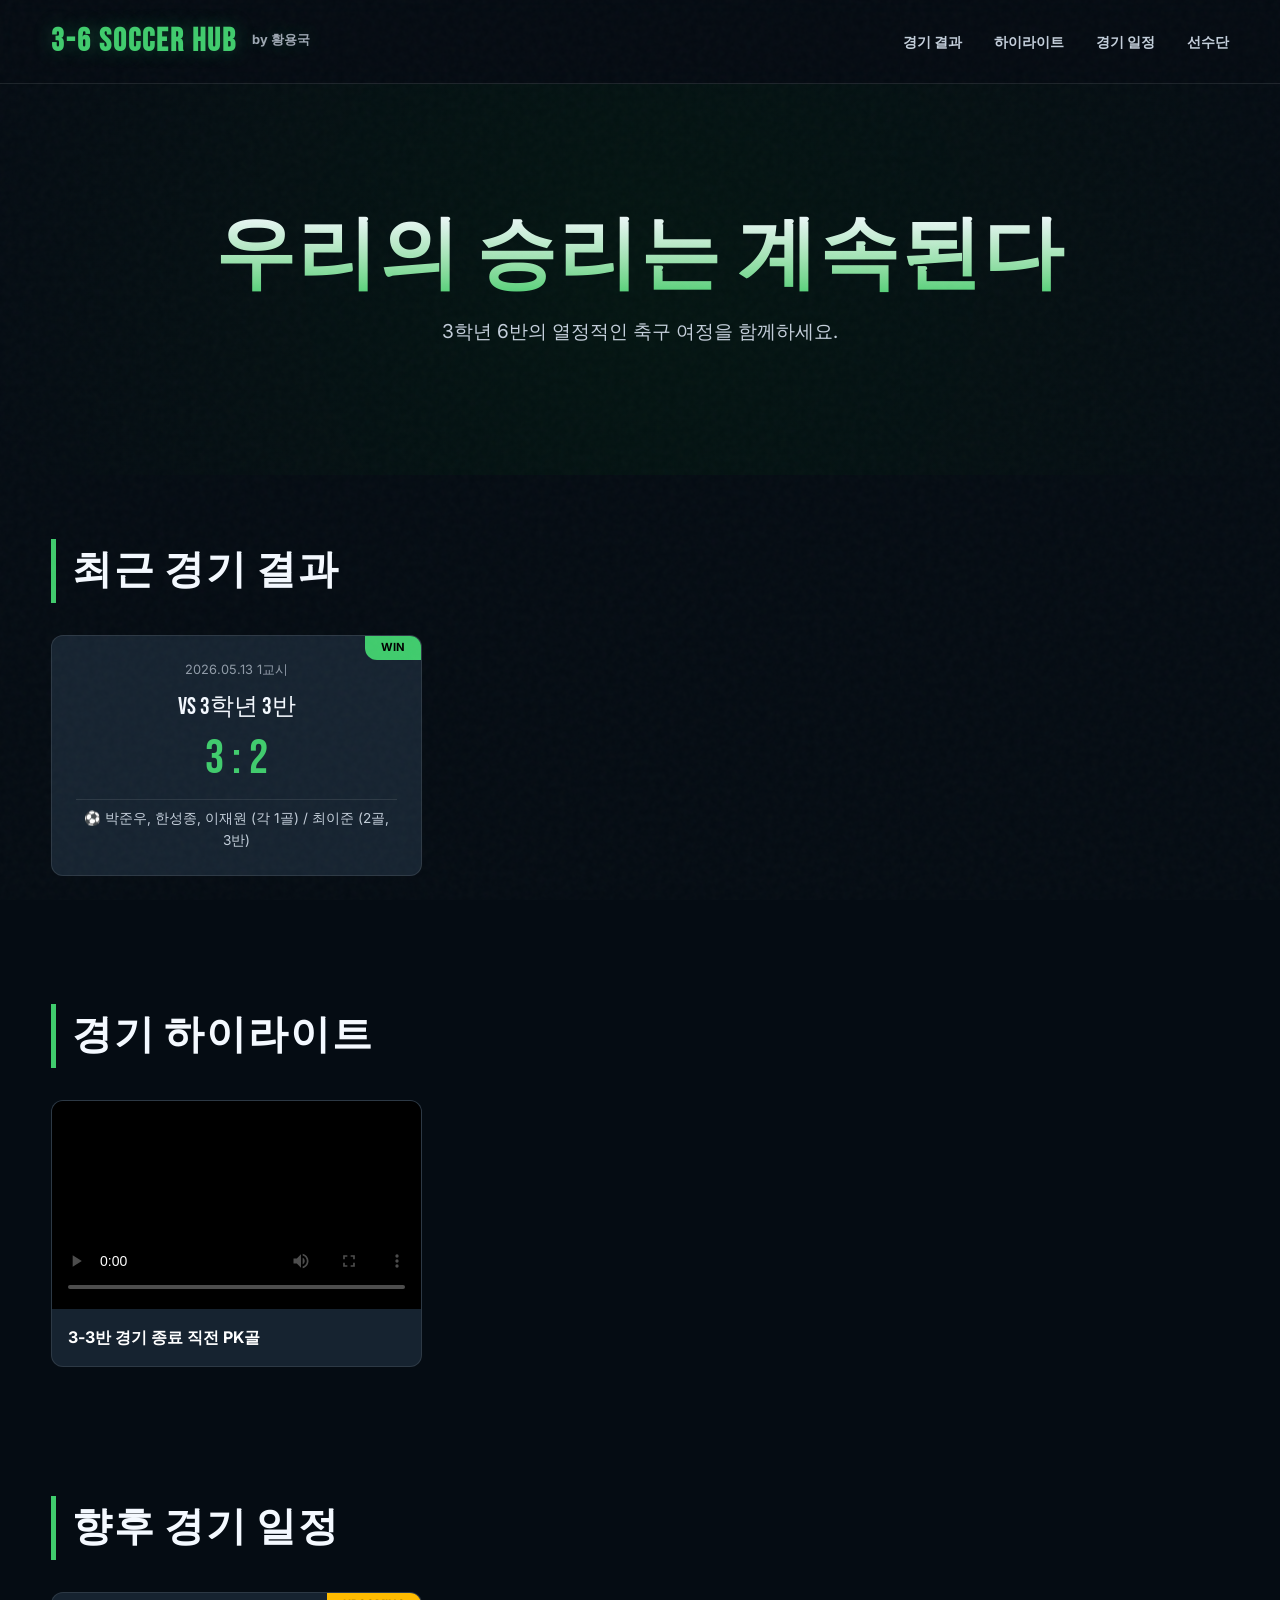
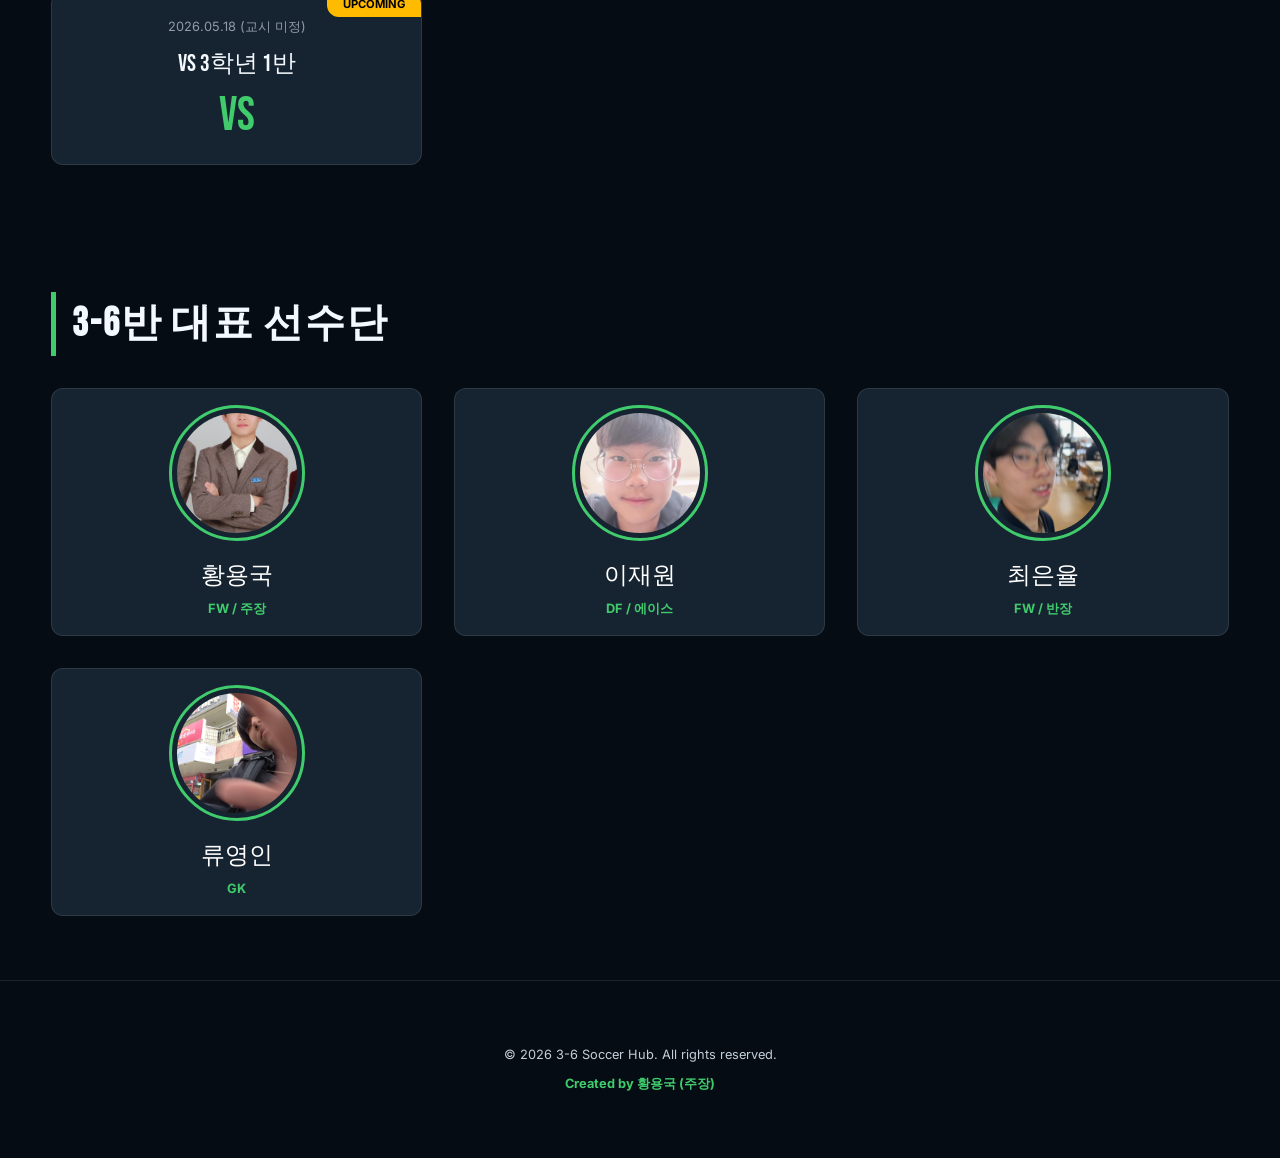
==== index.html @ b6e3ff40 "feat: add creator credit in header" ====
<!doctype html>
<html lang="ko">
<head>
  <meta charset="UTF-8" />
  <meta name="viewport" content="width=device-width, initial-scale=1.0" />
  <title>3-6반 축구 허브 | 경기 결과 및 하이라이트</title>
  <link rel="preconnect" href="https://fonts.googleapis.com">
  <link rel="preconnect" href="https://fonts.gstatic.com" crossorigin>
  <link href="https://fonts.googleapis.com/css2?family=Bebas+Neue&family=Inter:wght@400;700&display=swap" rel="stylesheet">
  <link href='/style.css' rel='stylesheet'>
</head>
<body>
  <header>
    <div class="container">
      <h1>3-6 SOCCER HUB <span style="font-size: 0.8rem; vertical-align: middle; color: var(--text-secondary); letter-spacing: 0; font-family: 'Inter', sans-serif; margin-left: 0.5rem; opacity: 0.8;">by 황용국</span></h1>
      <nav>
        <ul>
          <li><a href="#results">경기 결과</a></li>
          <li><a href="#highlights">하이라이트</a></li>
          <li><a href="#schedule">경기 일정</a></li>
          <li><a href="#team">선수단</a></li>
        </ul>
      </nav>
    </div>
  </header>

  <main>
    <section id="hero">
      <div class="container">
        <h2>우리의 승리는 계속된다</h2>
        <p>3학년 6반의 열정적인 축구 여정을 함께하세요.</p>
      </div>
    </section>

    <section id="results" class="container">
      <h3>최근 경기 결과</h3>
      <div class="grid" id="results-grid">
        <soccer-match-card 
          opponent="3학년 3반" 
          score="3 : 2" 
          date="2026.05.13 1교시" 
          result="win"
          scorers="박준우, 한성종, 이재원 (각 1골) / 최이준 (2골, 3반)">
        </soccer-match-card>
      </div>
    </section>

    <section id="highlights" class="container">
      <h3>경기 하이라이트</h3>
      <div class="grid" id="highlights-grid">
        <soccer-highlight 
          title="3-3반 경기 종료 직전 PK골" 
          thumbnail="assets/images/pk-thumbnail.jpg"
          src="assets/videos/pk-goal.mp4">
        </soccer-highlight>
      </div>
    </section>

    <section id="schedule" class="container">
      <h3>향후 경기 일정</h3>
      <div class="grid" id="schedule-grid">
        <soccer-match-card 
          opponent="3학년 1반" 
          score="vs" 
          date="2026.05.18 (교시 미정)" 
          result="upcoming">
        </soccer-match-card>
      </div>
    </section>

    <section id="team" class="container">
      <h3>3-6반 대표 선수단</h3>
      <div class="grid" id="team-grid">
        <soccer-player-card 
          name="황용국" 
          position="FW / 주장" 
          image="assets/images/player-hwang.jpg">
        </soccer-player-card>
        <soccer-player-card 
          name="이재원" 
          position="DF / 에이스" 
          image="assets/images/player-lee.jpg">
        </soccer-player-card>
        <soccer-player-card 
          name="최은율" 
          position="FW / 반장" 
          image="assets/images/player-choi.jpg">
        </soccer-player-card>
        <soccer-player-card 
          name="류영인" 
          position="GK" 
          image="assets/images/player-ryu.jpg">
        </soccer-player-card>
      </div>
    </section>
  </main>

  <footer>
    <div class="container">
      <p>&copy; 2026 3-6 Soccer Hub. All rights reserved.</p>
      <p style="margin-top: 0.5rem; color: var(--primary-color); font-weight: bold;">Created by 황용국 (주장)</p>
    </div>
  </footer>

  <script defer type="module" src="/main.js"></script>
</body>
</html>
---- style.css ----
:root {
  /* Color Palette - Modern High Contrast (oklch) */
  --bg-color: oklch(15% 0.02 250);
  --surface-color: oklch(25% 0.03 250);
  --primary-color: oklch(75% 0.18 150); /* Vibrant Green */
  --secondary-color: oklch(70% 0.2 250); /* Electric Blue */
  --accent-color: oklch(85% 0.2 80);   /* Neon Gold */
  --text-primary: oklch(98% 0.01 250);
  --text-secondary: oklch(85% 0.02 250);
  
  /* Effects */
  --glow-shadow: 0 0 20px oklch(75% 0.18 150 / 0.3);
  --deep-shadow: 0 10px 30px oklch(0% 0 0 / 0.5);
  --noise-filter: url("data:image/svg+xml,%3Csvg viewBox='0 0 200 200' xmlns='http://www.w3.org/2000/svg'%3E%3Cfilter id='noiseFilter'%3E%3CfeTurbulence type='fractalNoise' baseFrequency='0.65' numOctaves='3' stitchTiles='stitch'/%3E%3C/filter%3E%3Crect width='100%25' height='100%25' filter='url(%23noiseFilter)'/%3E%3C/svg%3E");

  /* Layout */
  --container-max-width: 1200px;
  --section-spacing: clamp(2rem, 8vw, 4rem);
}

/* Base Styles */
* {
  margin: 0;
  padding: 0;
  box-sizing: border-box;
}

html {
  scroll-behavior: smooth;
  font-size: 16px;
}

body {
  font-family: 'Inter', sans-serif;
  background-color: var(--bg-color);
  color: var(--text-primary);
  line-height: 1.6;
  overflow-x: hidden;
  position: relative;
  word-break: keep-all; /* Better for Korean mobile text breaking */
}

/* Noise Texture Overlay */
body::before {
  content: "";
  position: fixed;
  top: 0;
  left: 0;
  width: 100%;
  height: 100%;
  background: var(--noise-filter);
  opacity: 0.03;
  pointer-events: none;
  z-index: 9999;
}

.container {
  width: 92%;
  max-width: var(--container-max-width);
  margin: 0 auto;
}

h1, h2, h3 {
  font-family: 'Bebas Neue', sans-serif;
  letter-spacing: 2px;
  text-wrap: balance;
}

/* Header & Nav */
header {
  background: oklch(15% 0.02 250 / 0.8);
  backdrop-filter: blur(10px);
  padding: 1rem 0;
  position: sticky;
  top: 0;
  z-index: 100;
  border-bottom: 1px solid oklch(100% 0 0 / 0.1);
}

header .container {
  display: flex;
  justify-content: space-between;
  align-items: center;
}

header h1 {
  font-size: clamp(1.2rem, 5vw, 2rem);
  color: var(--primary-color);
  text-shadow: var(--glow-shadow);
}

nav ul {
  display: flex;
  list-style: none;
  gap: clamp(1rem, 3vw, 2rem);
}

nav a {
  text-decoration: none;
  color: var(--text-secondary);
  font-weight: 700;
  font-size: clamp(0.7rem, 2vw, 0.9rem);
  text-transform: uppercase;
  transition: color 0.3s ease;
  white-space: nowrap;
}

nav a:hover {
  color: var(--primary-color);
}

/* Hero Section */
#hero {
  padding: clamp(4rem, 15vw, 8rem) 0;
  text-align: center;
  background: radial-gradient(circle at center, oklch(30% 0.1 150 / 0.2), transparent);
}

#hero h2 {
  font-size: clamp(2.5rem, 12vw, 5rem);
  margin-bottom: 1rem;
  background: linear-gradient(to bottom, var(--text-primary), var(--primary-color));
  -webkit-background-clip: text;
  -webkit-text-fill-color: transparent;
  line-height: 1.1;
}

#hero p {
  font-size: clamp(1rem, 3vw, 1.2rem);
  color: var(--text-secondary);
}

/* Section Common */
section {
  padding: var(--section-spacing) 0;
  container-type: inline-size;
}

h3 {
  font-size: clamp(1.8rem, 6vw, 2.5rem);
  margin-bottom: 2rem;
  border-left: 5px solid var(--primary-color);
  padding-left: 1rem;
}

/* Grid Layout */
.grid {
  display: grid;
  gap: clamp(1rem, 4vw, 2rem);
  grid-template-columns: repeat(auto-fill, minmax(min(100%, 300px), 1fr));
}

/* Footer */
footer {
  padding: 4rem 0;
  border-top: 1px solid oklch(100% 0 0 / 0.1);
  text-align: center;
  color: var(--text-secondary);
  font-size: 0.8rem;
}

/* Mobile Adjustments */
@media (max-width: 768px) {
  header .container {
    flex-direction: column;
    gap: 0.8rem;
  }
  
  nav ul {
    gap: 0.8rem;
    flex-wrap: wrap;
    justify-content: center;
  }
  
  .container {
    width: 95%;
  }
}
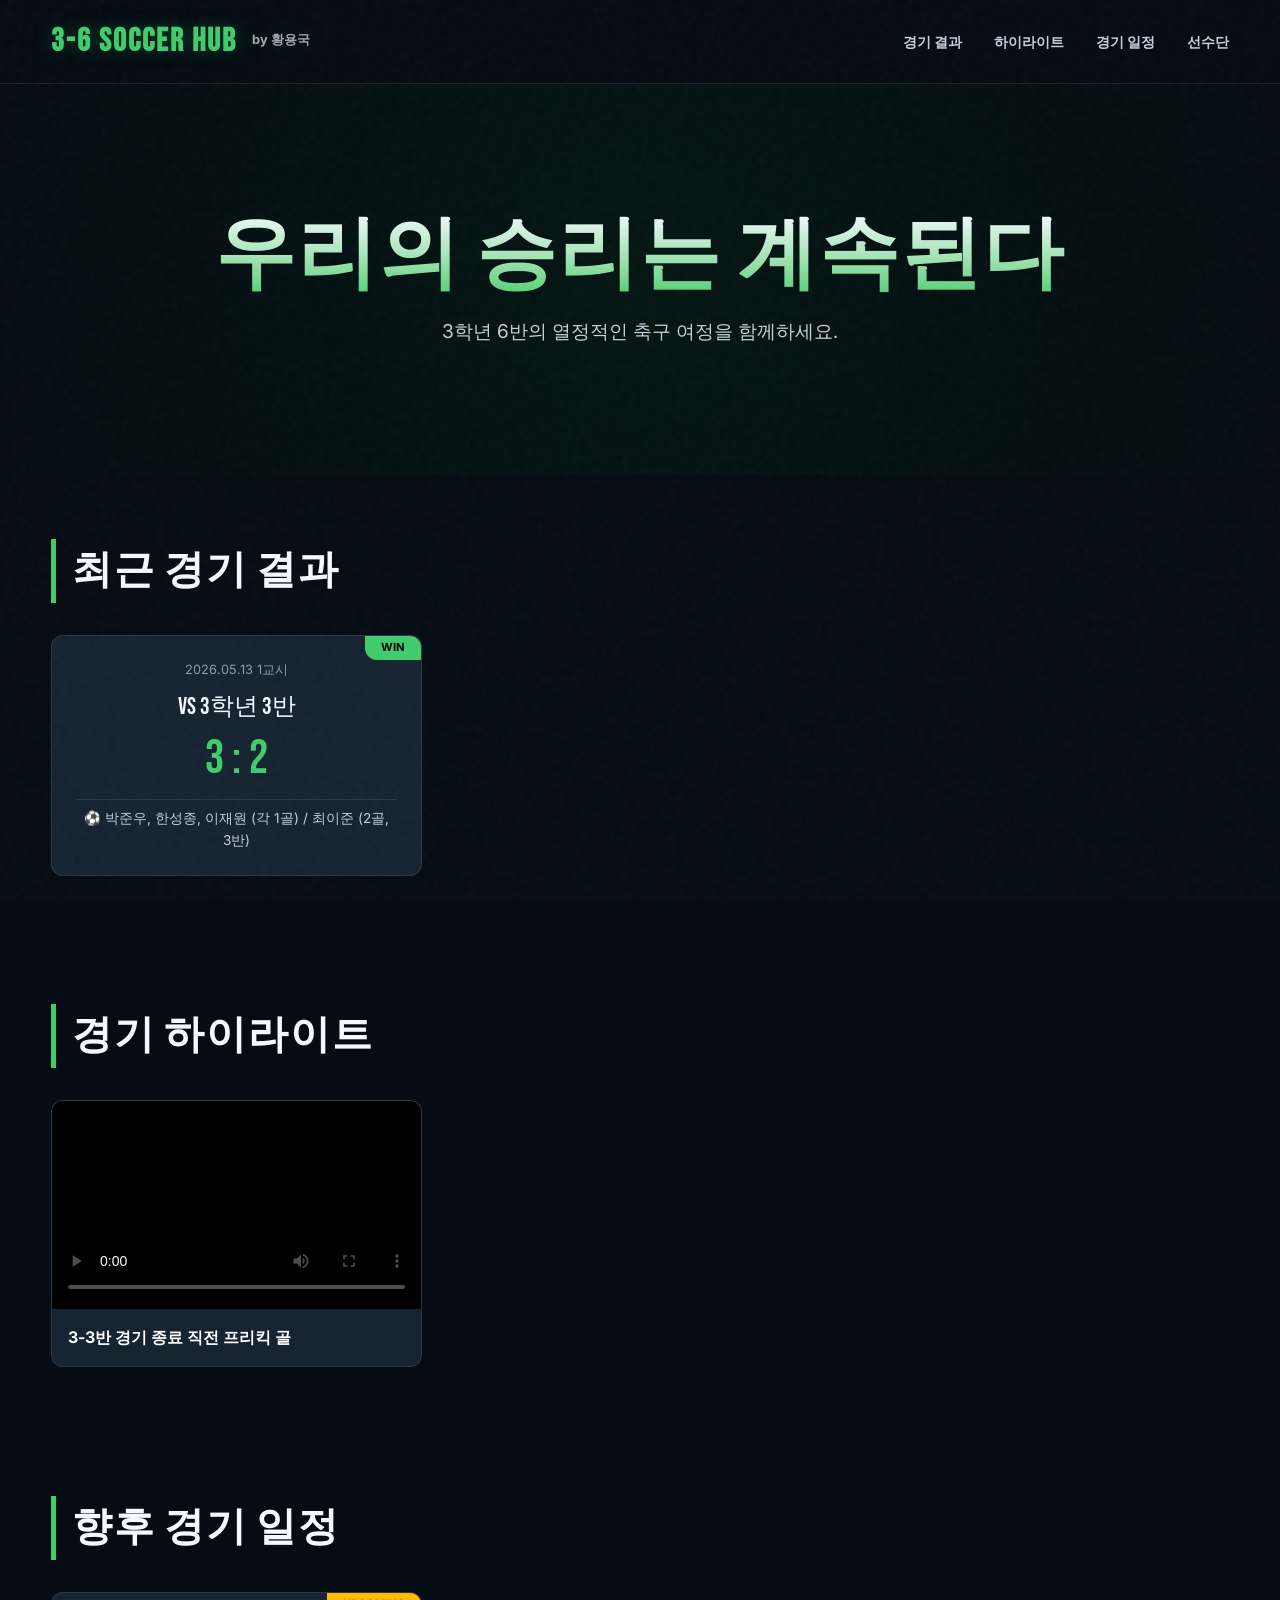
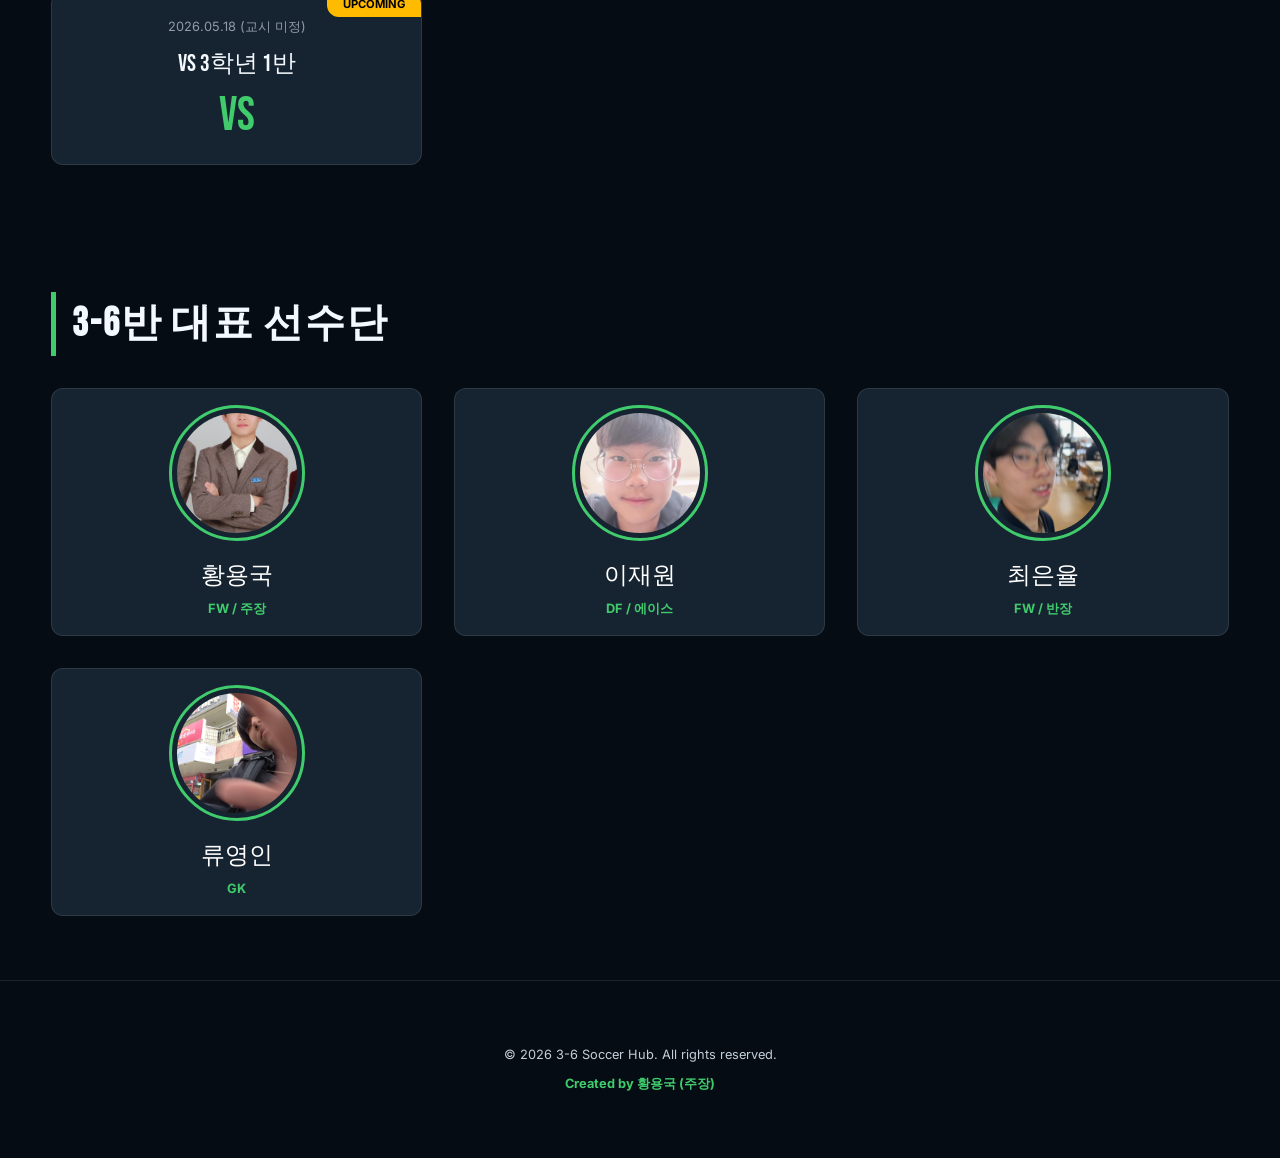
==== commit 484ccea2: "fix: change PK goal to free kick goal and update asset paths" ====
--- a/index.html
+++ b/index.html
@@ -49,9 +49,9 @@
       <h3>경기 하이라이트</h3>
       <div class="grid" id="highlights-grid">
         <soccer-highlight 
-          title="3-3반 경기 종료 직전 PK골" 
-          thumbnail="assets/images/pk-thumbnail.jpg"
-          src="assets/videos/pk-goal.mp4">
+          title="3-3반 경기 종료 직전 프리킥 골" 
+          thumbnail="assets/images/freekick-thumbnail.jpg"
+          src="assets/videos/freekick-goal.mp4">
         </soccer-highlight>
       </div>
     </section>
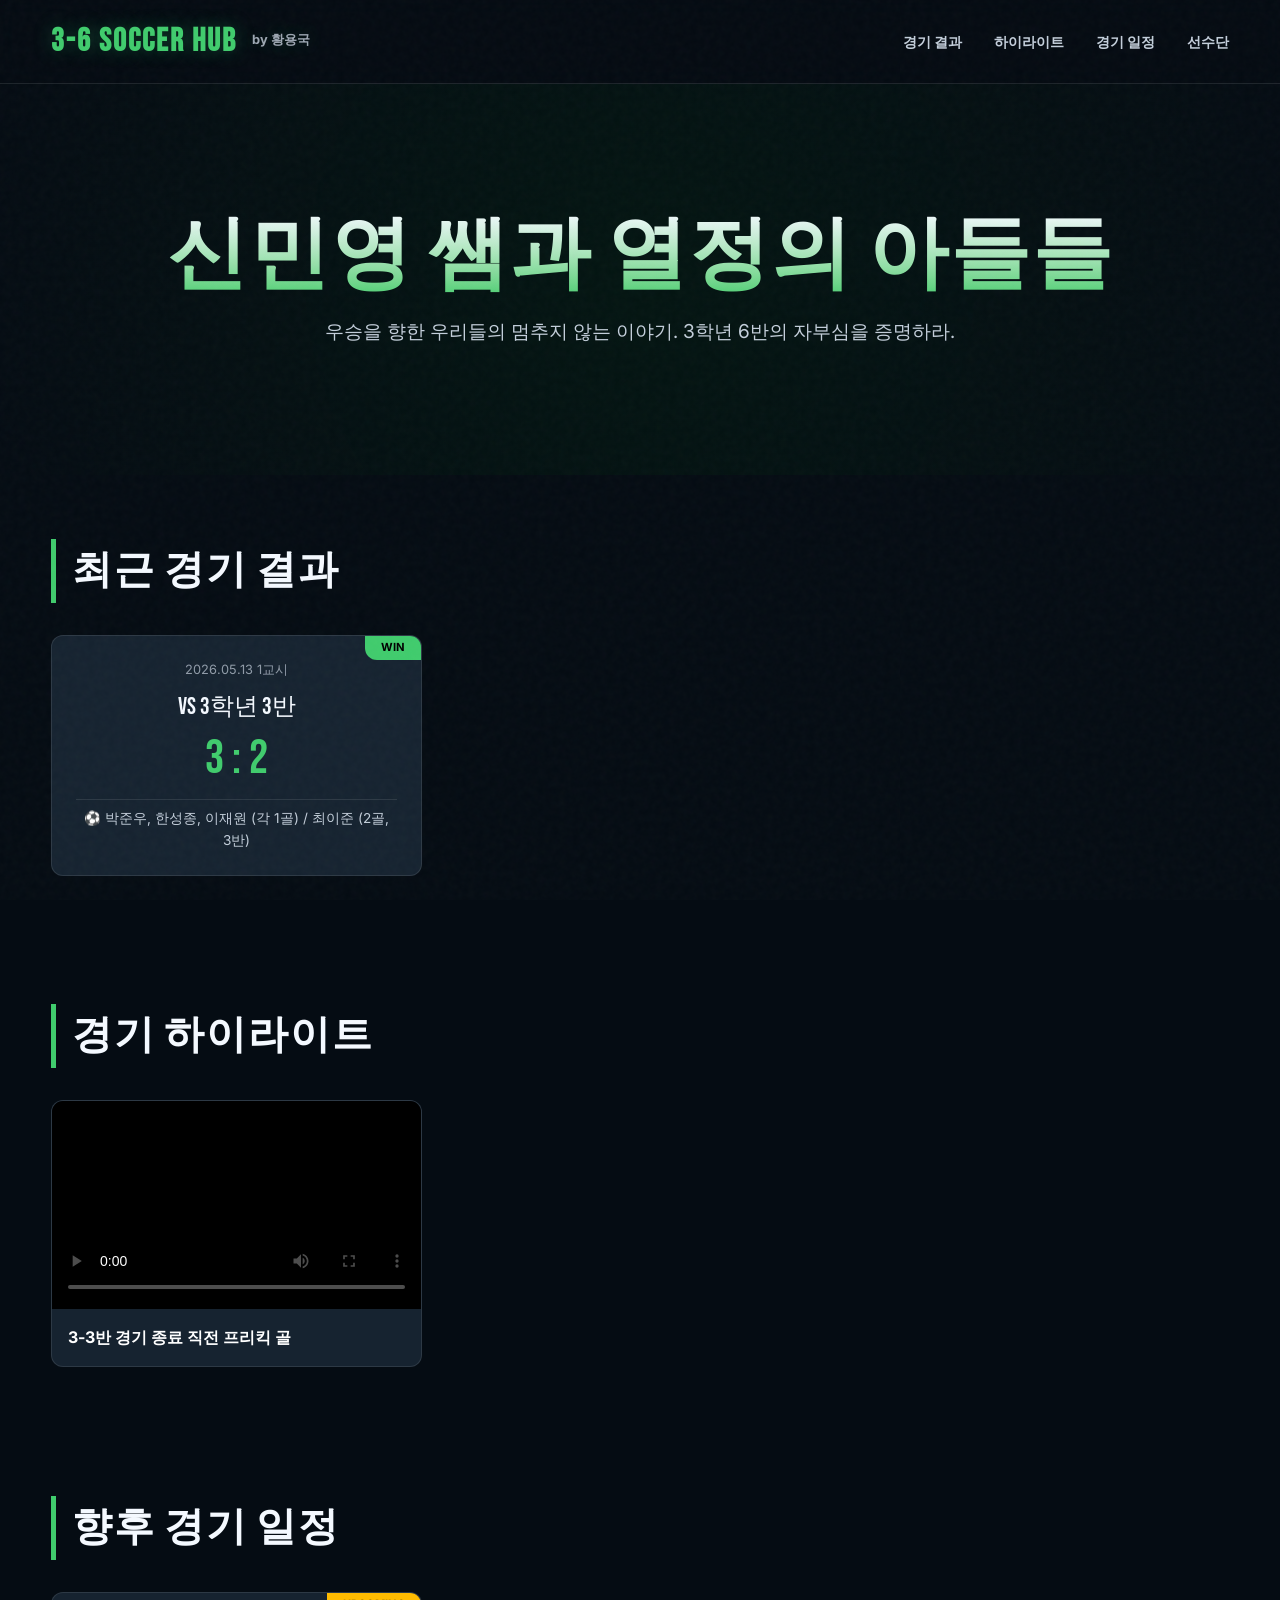
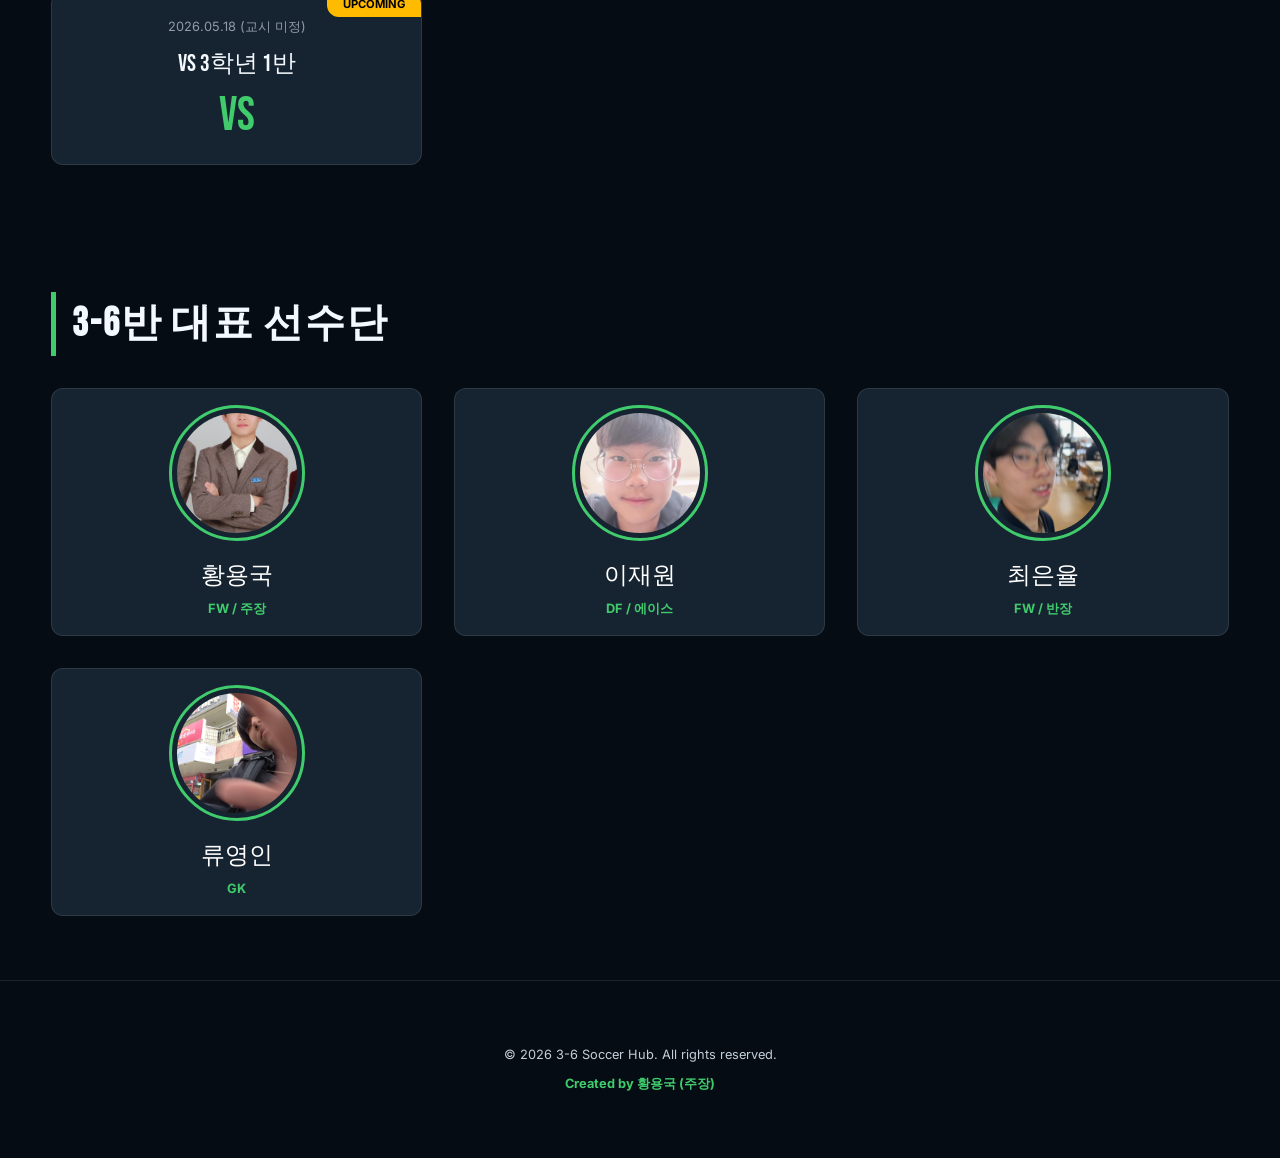
==== commit 4f5d7b51: "feat: update hero section with tribute to teacher Shin Min-young" ====
--- a/index.html
+++ b/index.html
@@ -27,8 +27,8 @@
   <main>
     <section id="hero">
       <div class="container">
-        <h2>우리의 승리는 계속된다</h2>
-        <p>3학년 6반의 열정적인 축구 여정을 함께하세요.</p>
+        <h2>신민영 쌤과 열정의 아들들</h2>
+        <p>우승을 향한 우리들의 멈추지 않는 이야기. 3학년 6반의 자부심을 증명하라.</p>
       </div>
     </section>
 
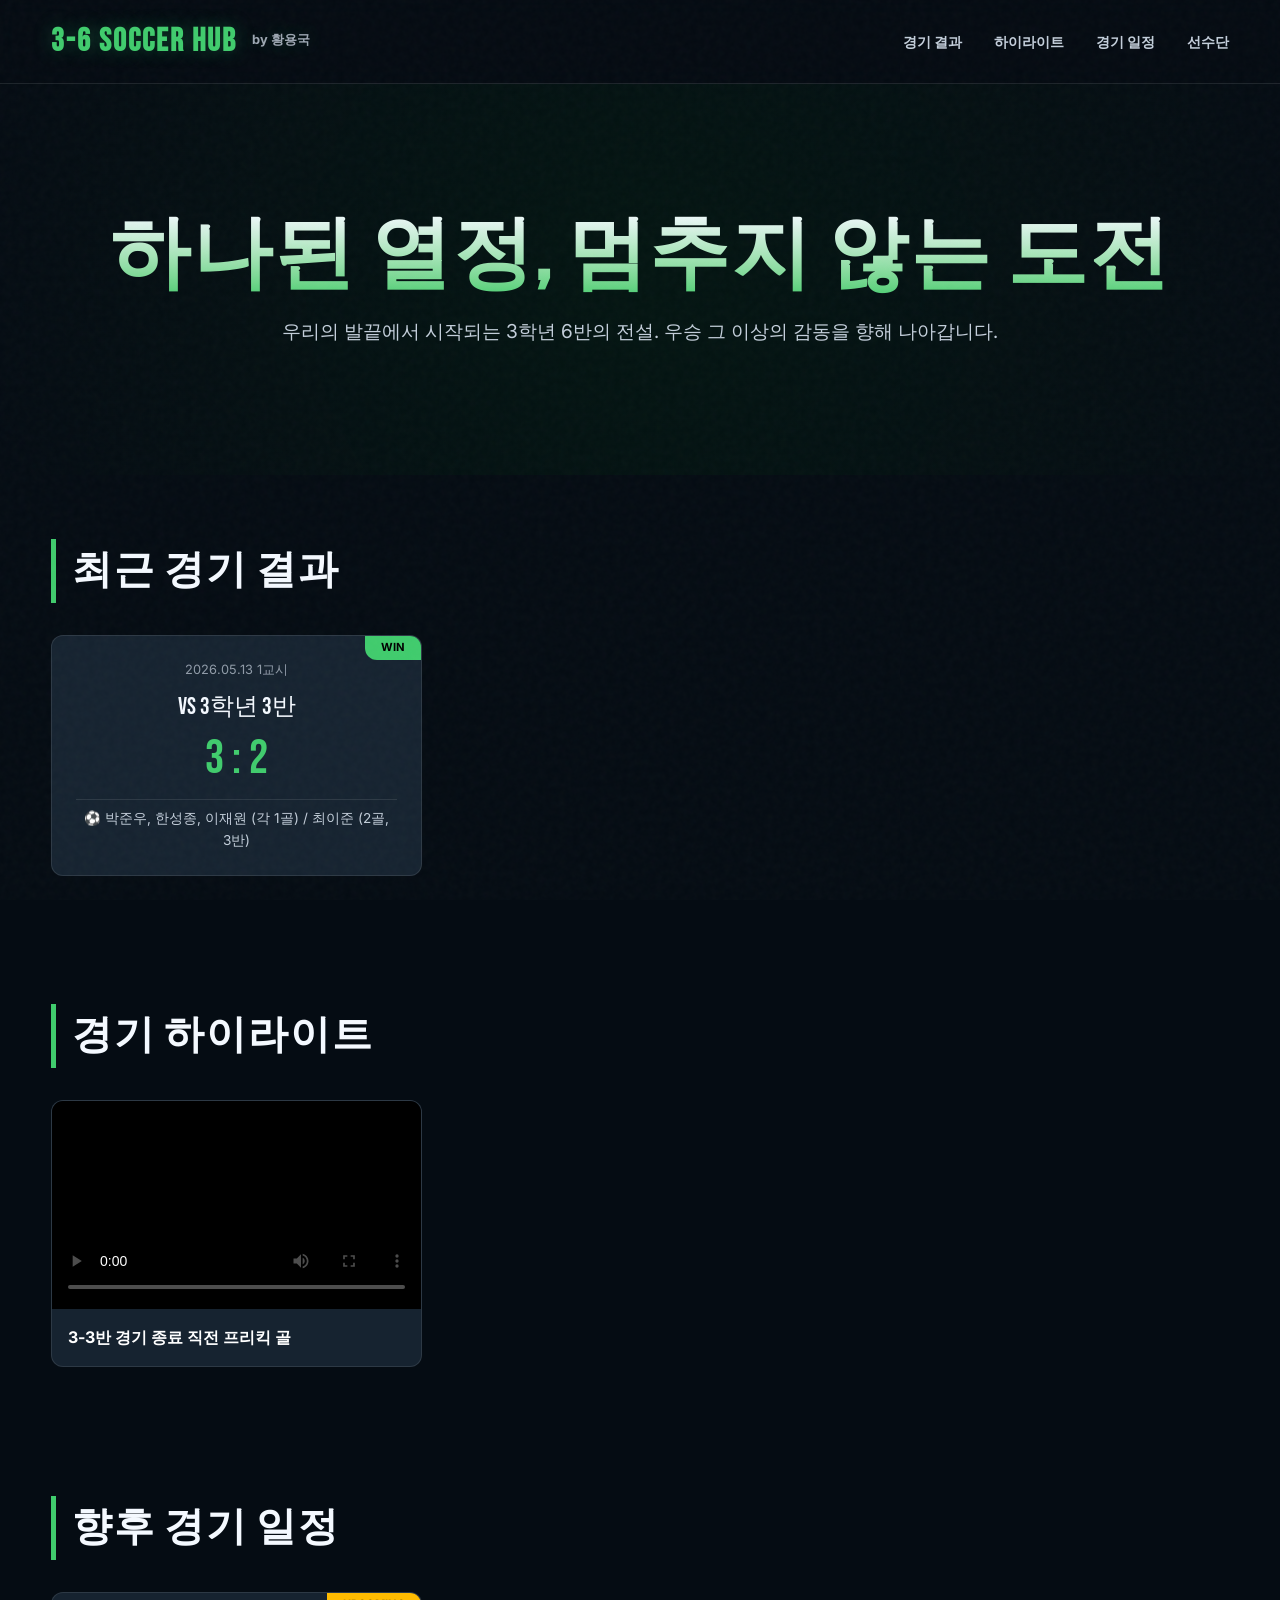
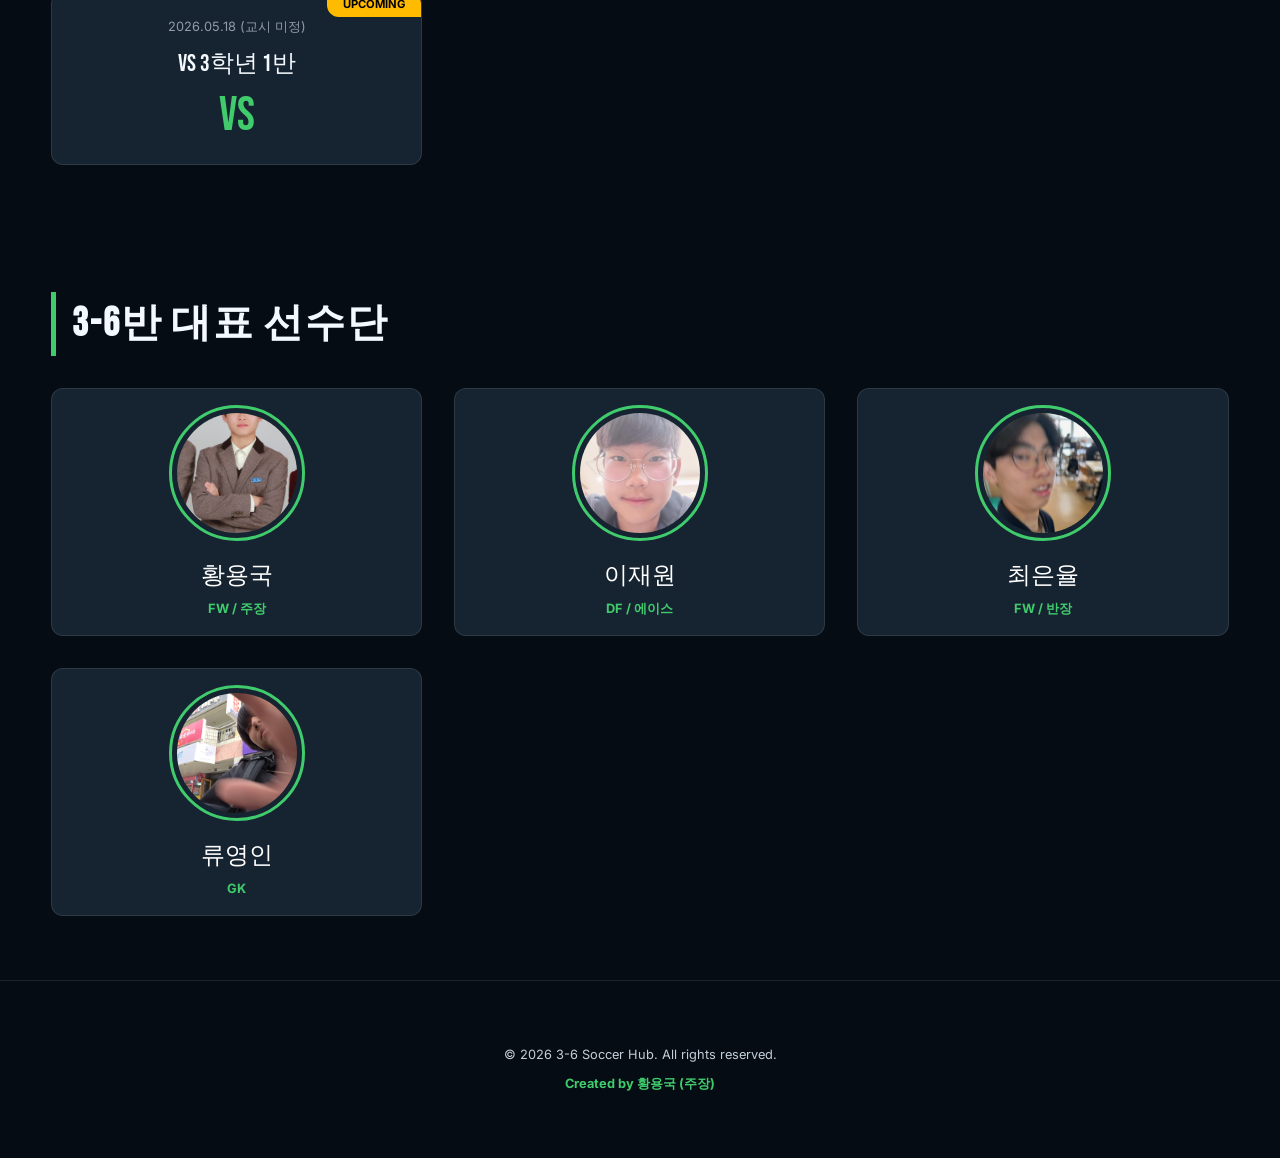
==== commit fd00db4e: "feat: refine hero section with a more powerful and universal message" ====
--- a/index.html
+++ b/index.html
@@ -27,8 +27,8 @@
   <main>
     <section id="hero">
       <div class="container">
-        <h2>신민영 쌤과 열정의 아들들</h2>
-        <p>우승을 향한 우리들의 멈추지 않는 이야기. 3학년 6반의 자부심을 증명하라.</p>
+        <h2>하나된 열정, 멈추지 않는 도전</h2>
+        <p>우리의 발끝에서 시작되는 3학년 6반의 전설. 우승 그 이상의 감동을 향해 나아갑니다.</p>
       </div>
     </section>
 
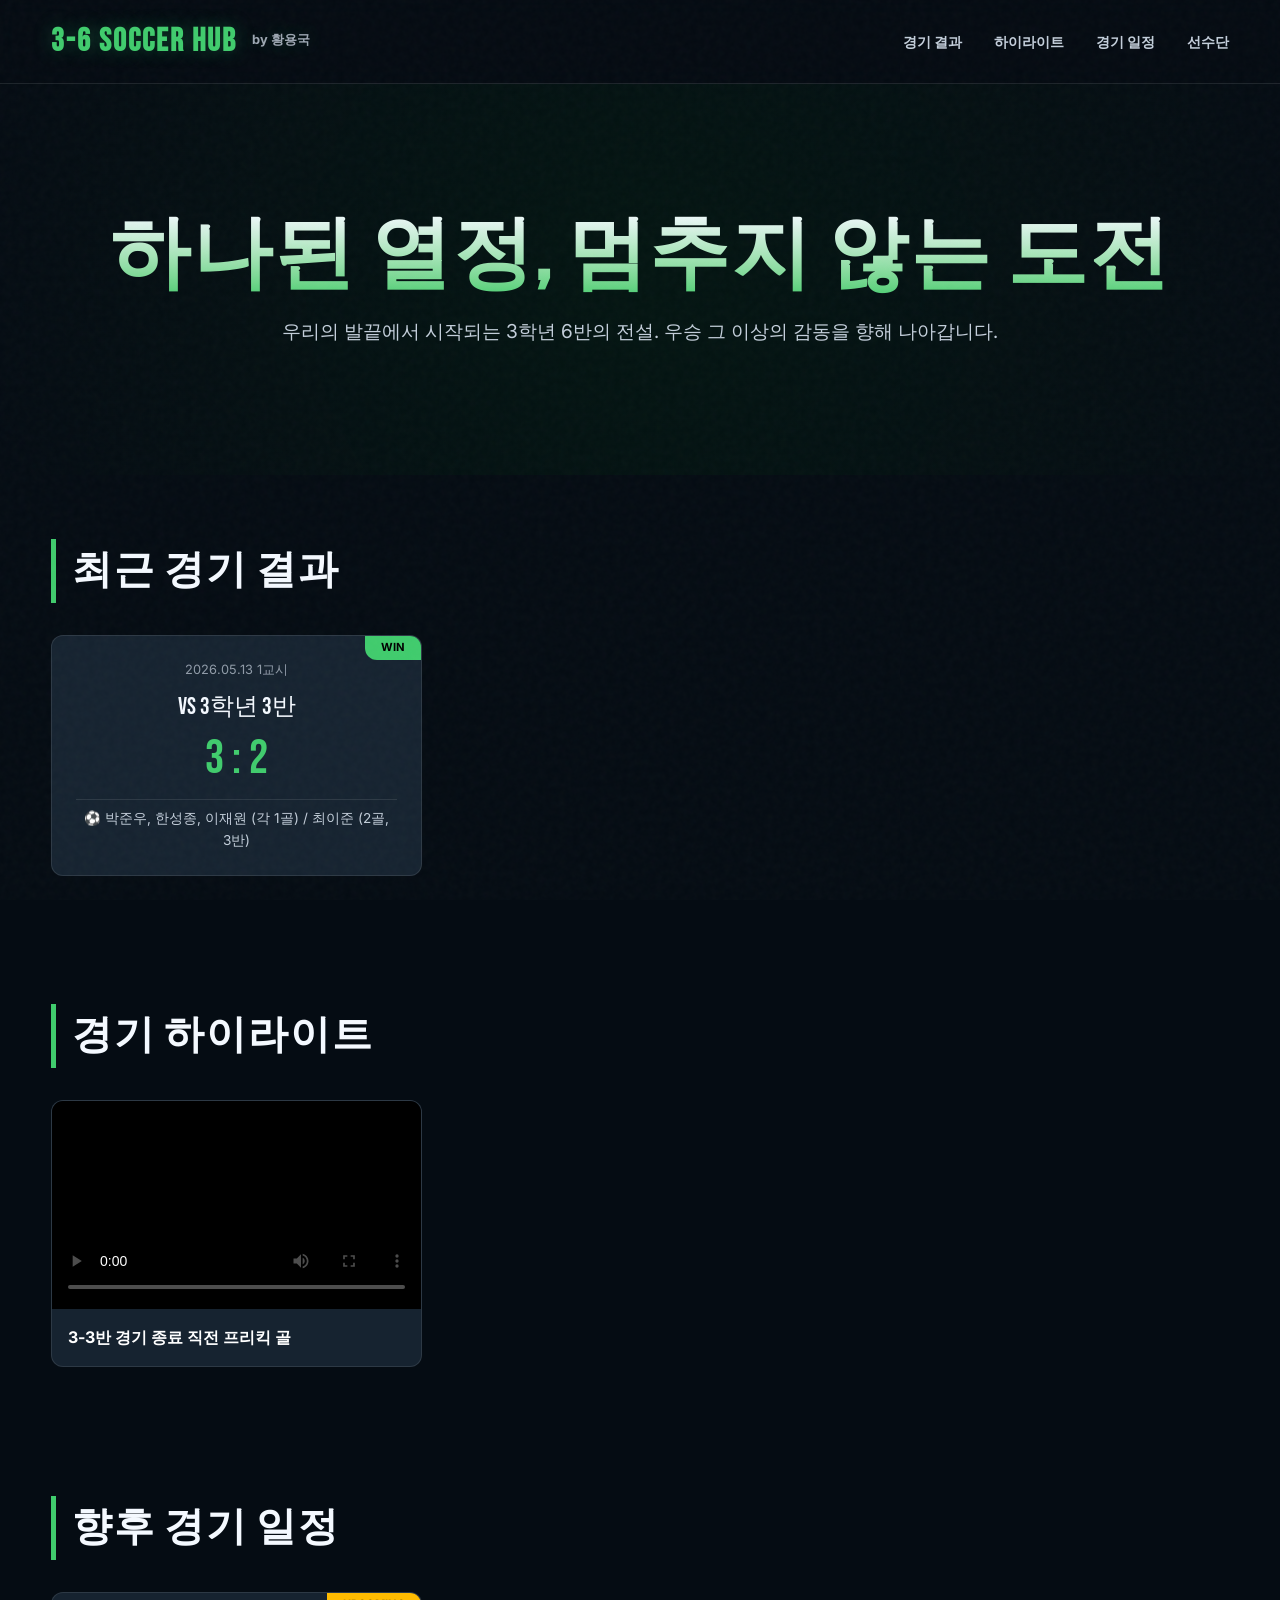
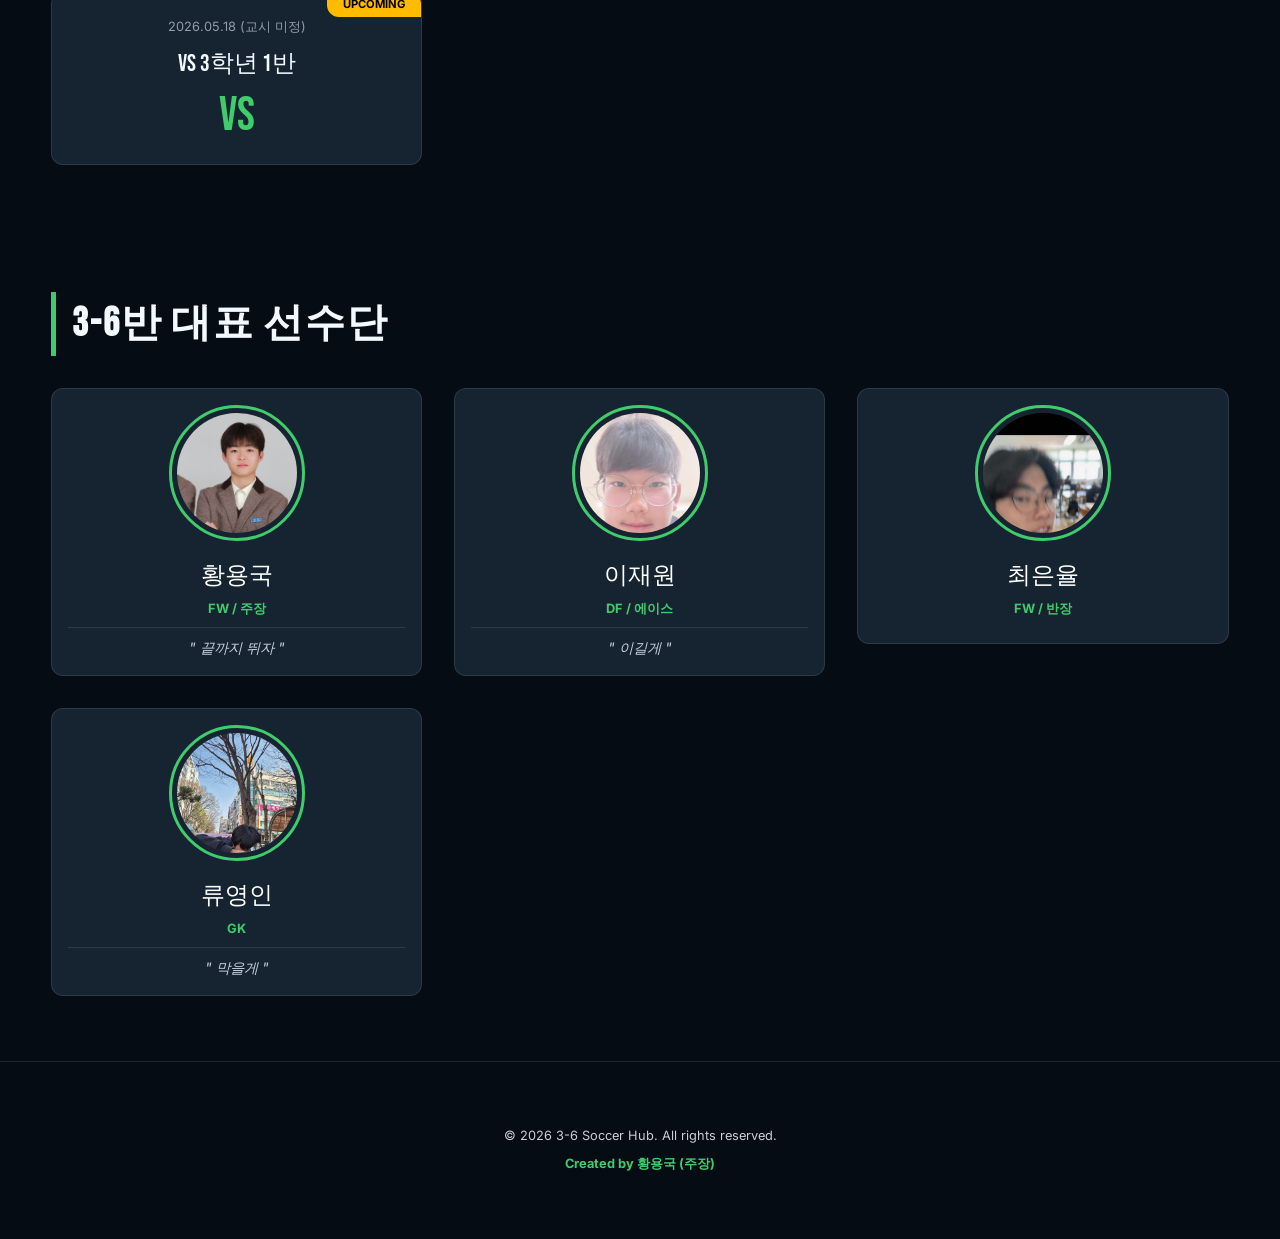
==== commit cf5d6f49: "feat: add player mottos to player cards" ====
--- a/index.html
+++ b/index.html
@@ -74,12 +74,14 @@
         <soccer-player-card 
           name="황용국" 
           position="FW / 주장" 
-          image="assets/images/player-hwang.jpg">
+          image="assets/images/player-hwang.jpg"
+          motto="끝까지 뛰자">
         </soccer-player-card>
         <soccer-player-card 
           name="이재원" 
           position="DF / 에이스" 
-          image="assets/images/player-lee.jpg">
+          image="assets/images/player-lee.jpg"
+          motto="이길게">
         </soccer-player-card>
         <soccer-player-card 
           name="최은율" 
@@ -89,7 +91,8 @@
         <soccer-player-card 
           name="류영인" 
           position="GK" 
-          image="assets/images/player-ryu.jpg">
+          image="assets/images/player-ryu.jpg"
+          motto="막을게">
         </soccer-player-card>
       </div>
     </section>
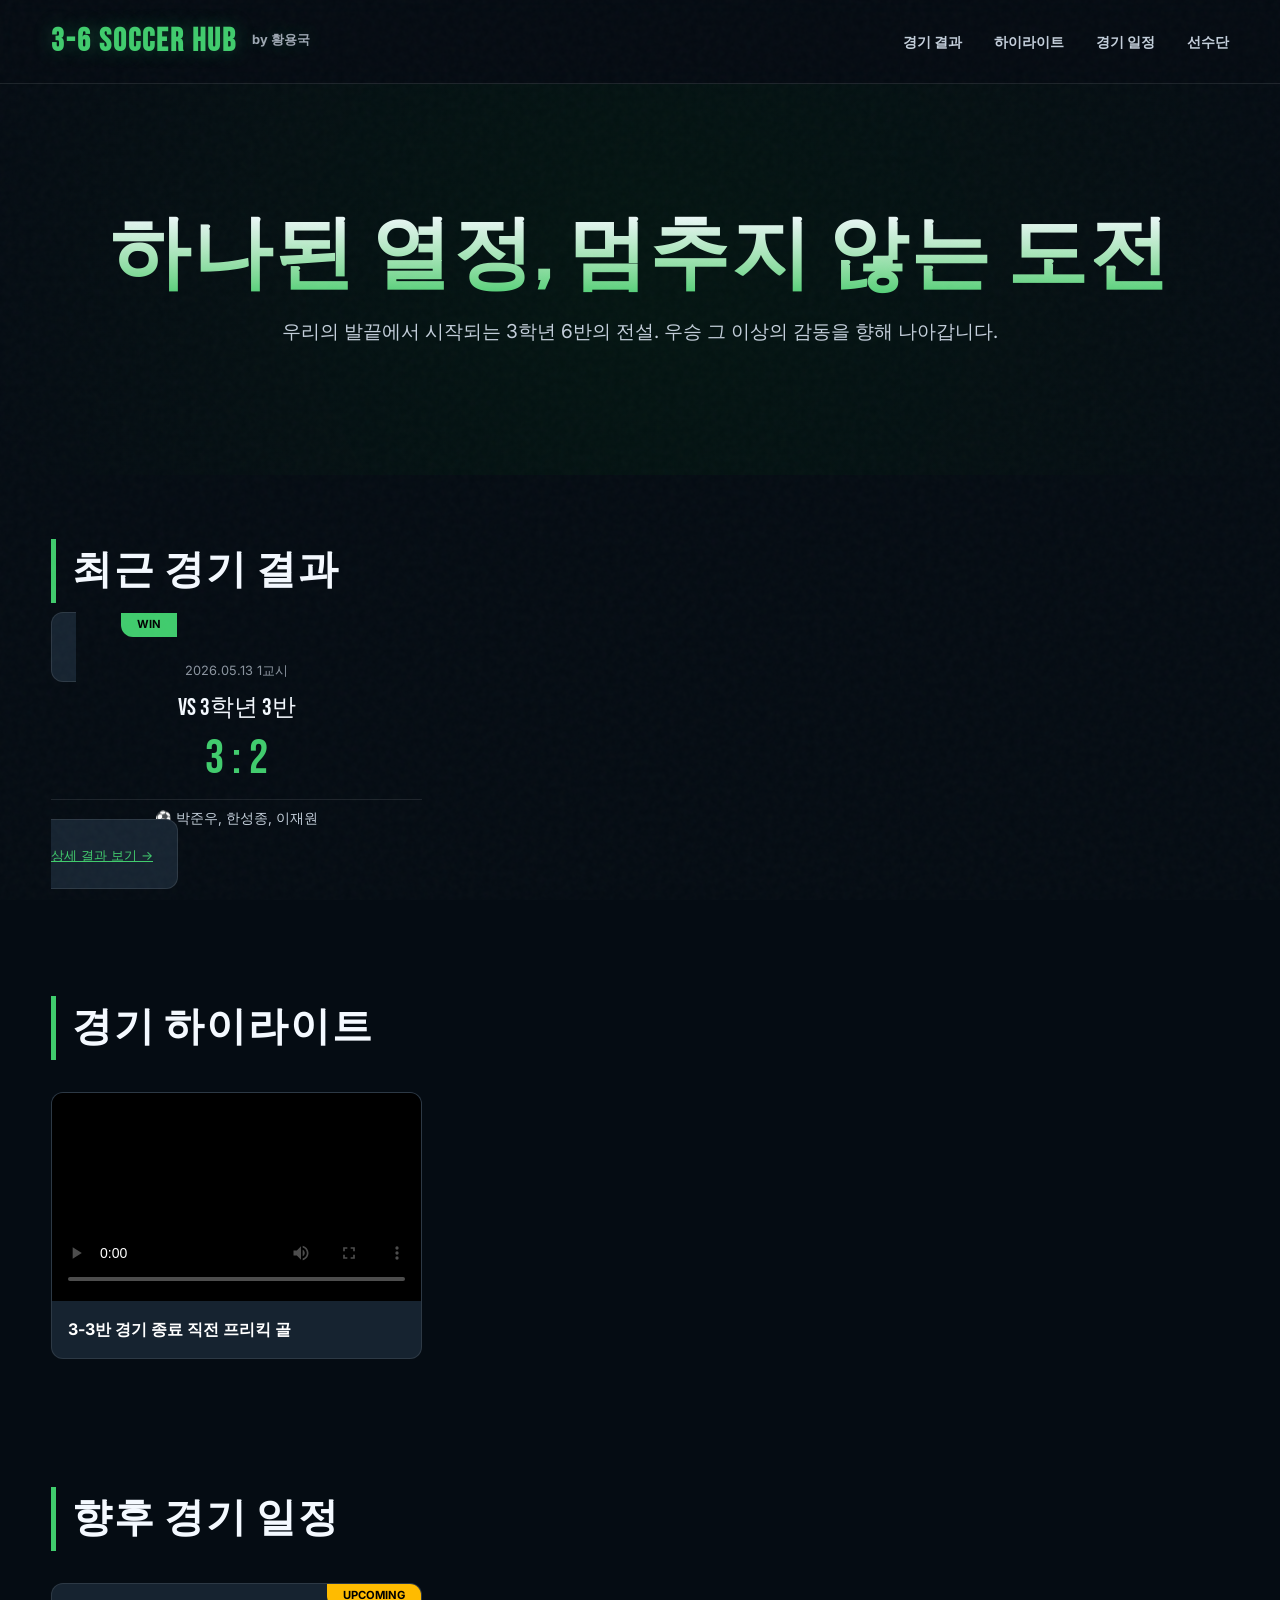
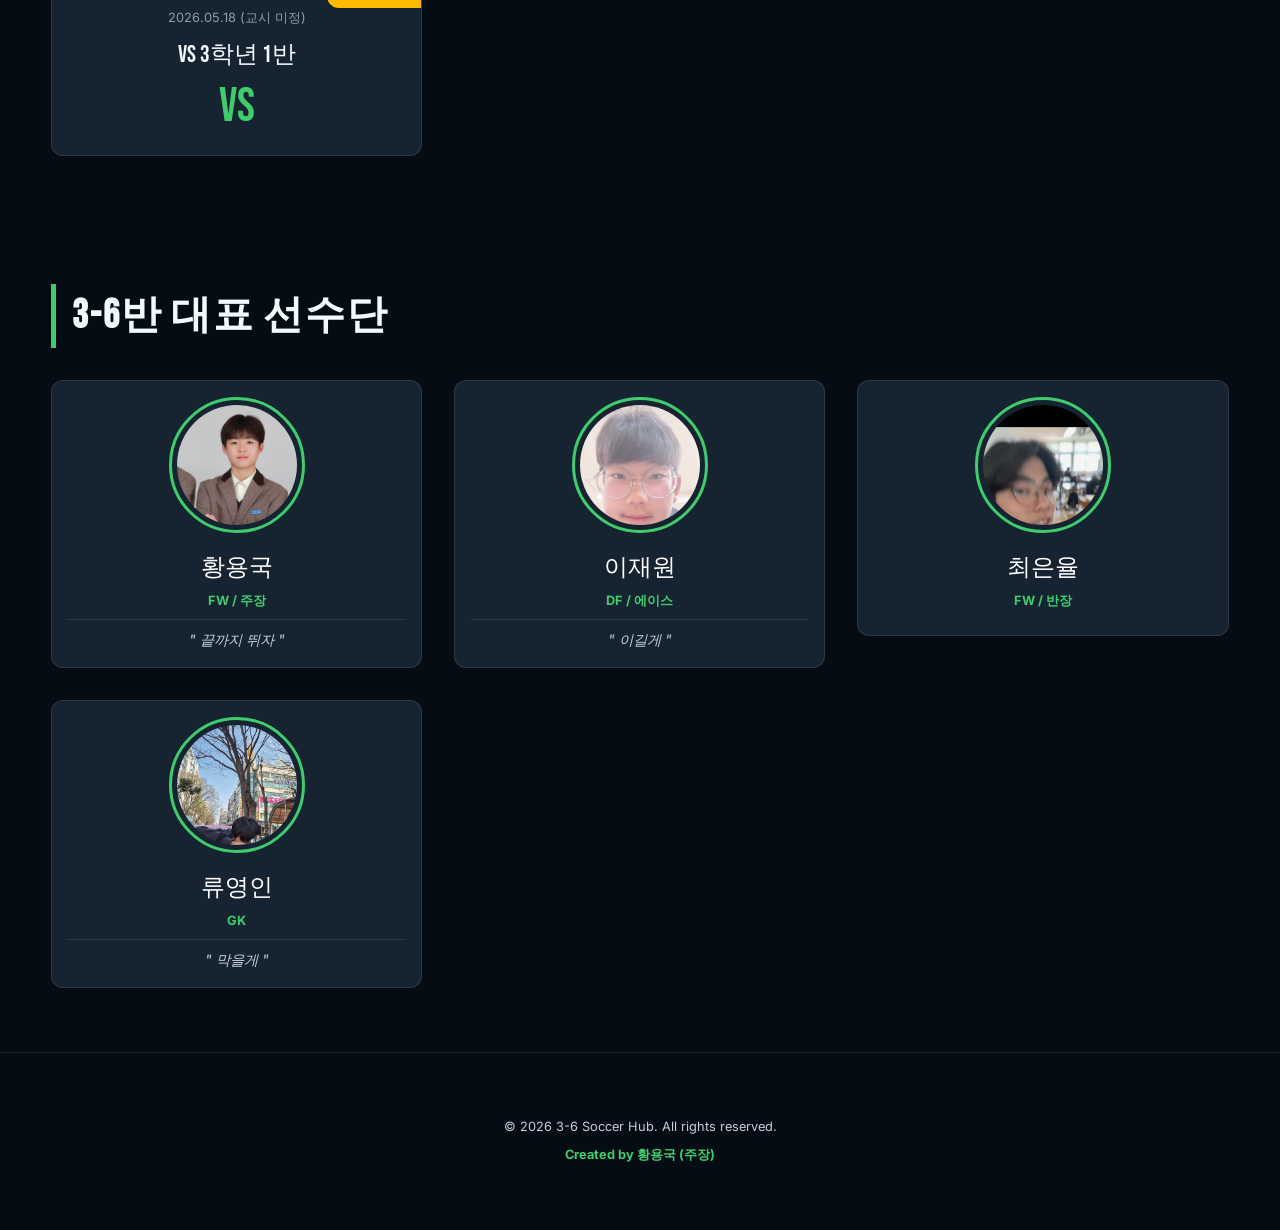
==== commit 94736fa2: "feat: implement multi-page highlight details with scorer player cards" ====
--- a/index.html
+++ b/index.html
@@ -40,7 +40,8 @@
           score="3 : 2" 
           date="2026.05.13 1교시" 
           result="win"
-          scorers="박준우, 한성종, 이재원 (각 1골) / 최이준 (2골, 3반)">
+          scorers="박준우, 한성종, 이재원"
+          link="match-3-3.html">
         </soccer-match-card>
       </div>
     </section>
@@ -51,7 +52,8 @@
         <soccer-highlight 
           title="3-3반 경기 종료 직전 프리킥 골" 
           thumbnail="assets/images/freekick-thumbnail.jpg"
-          src="assets/videos/freekick-goal.mp4">
+          src="assets/videos/freekick-goal.mp4"
+          link="match-3-3.html">
         </soccer-highlight>
       </div>
     </section>
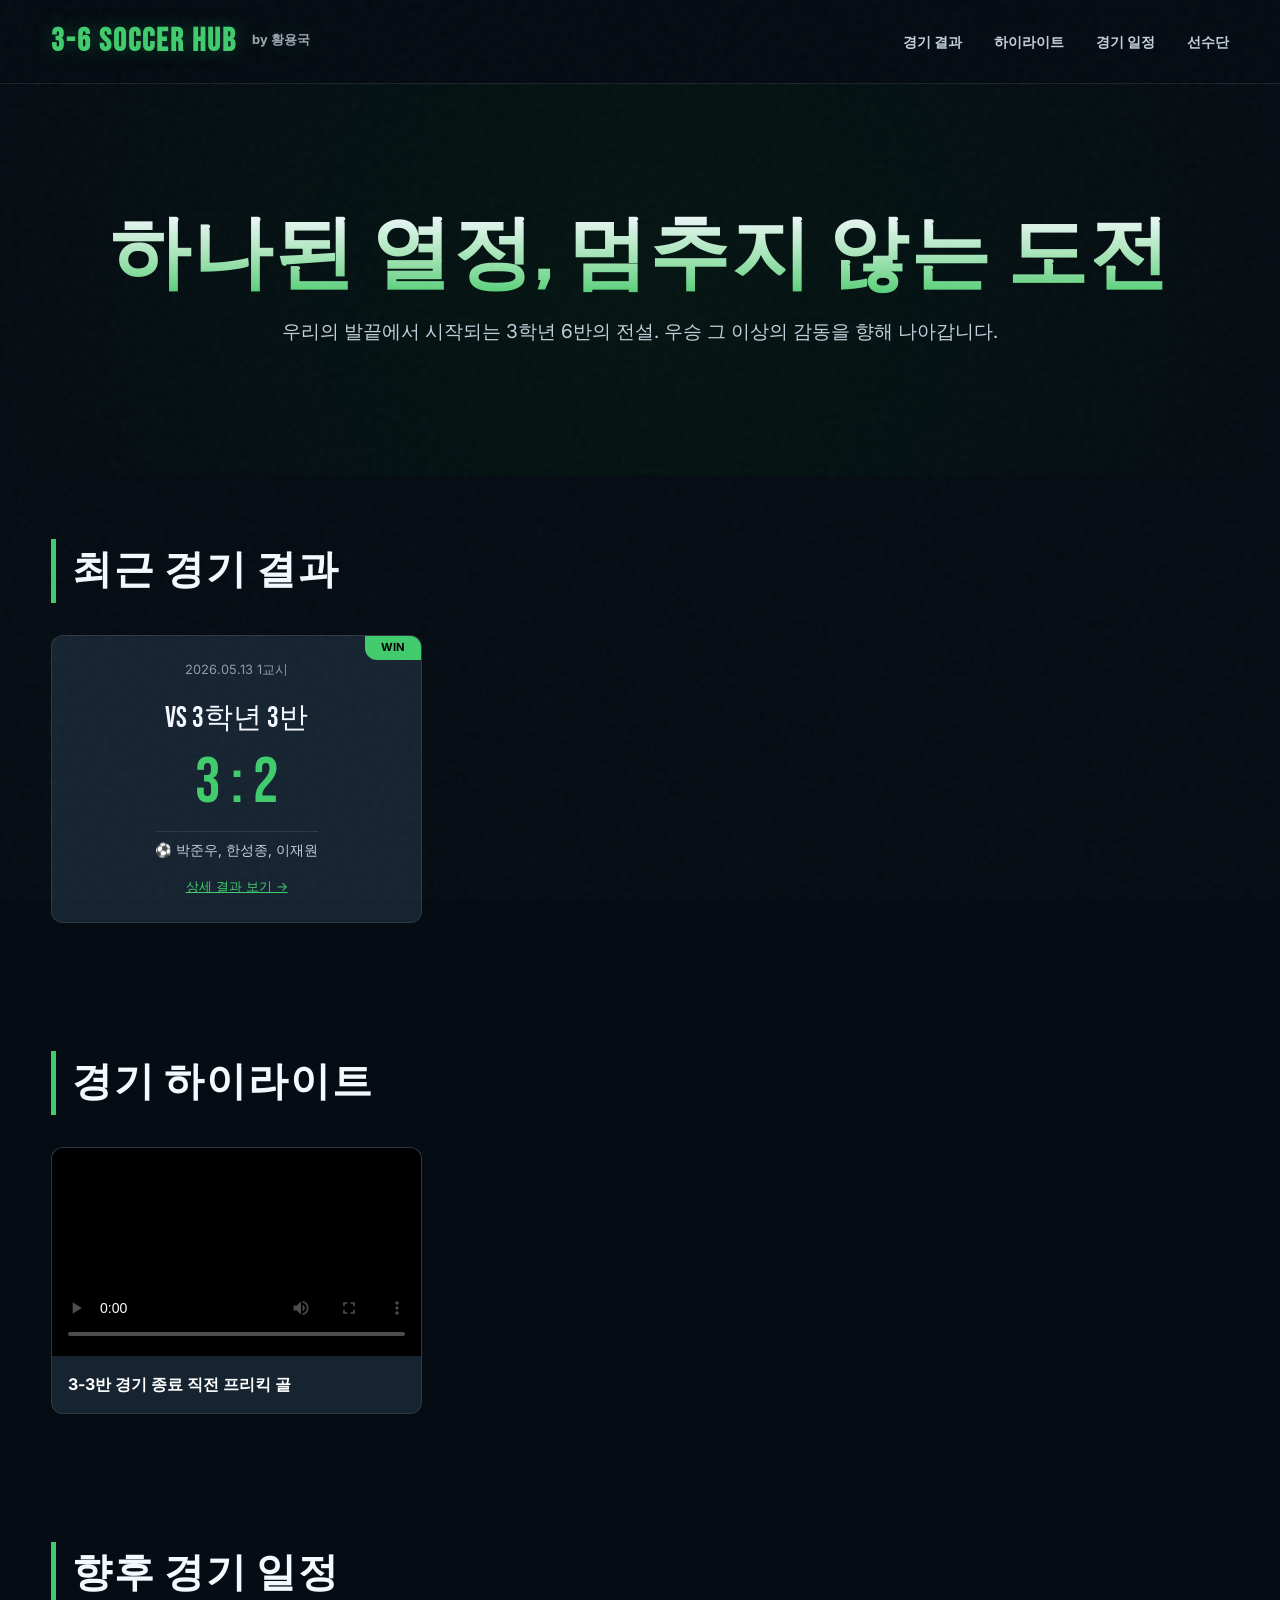
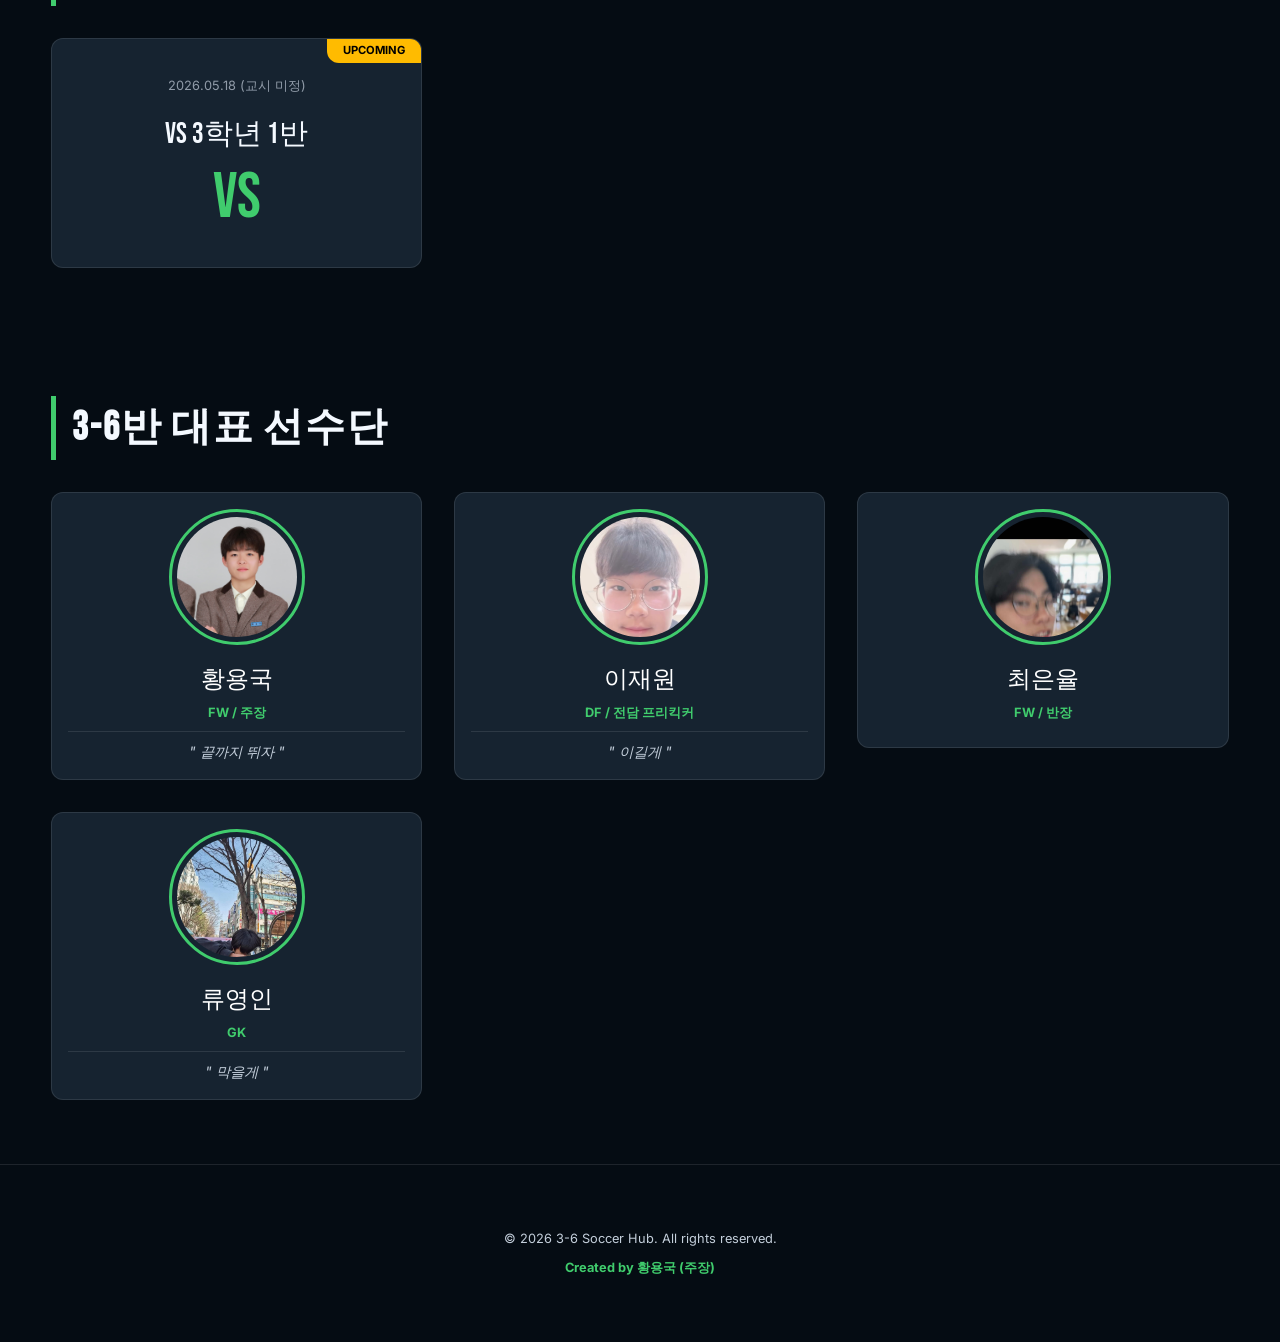
==== commit b3d2ced9: "feat: update Lee Jae-won's title to Specialist Free-kicker" ====
--- a/index.html
+++ b/index.html
@@ -81,7 +81,7 @@
         </soccer-player-card>
         <soccer-player-card 
           name="이재원" 
-          position="DF / 에이스" 
+          position="DF / 전담 프리킥커" 
           image="assets/images/player-lee.jpg"
           motto="이길게">
         </soccer-player-card>
--- a/style.css
+++ b/style.css
@@ -148,6 +148,61 @@
   display: grid;
   gap: clamp(1rem, 4vw, 2rem);
   grid-template-columns: repeat(auto-fill, minmax(min(100%, 300px), 1fr));
+}
+
+/* Video Wrapper */
+.video-wrapper {
+  background: var(--surface-color);
+  border-radius: clamp(12px, 3vw, 20px);
+  overflow: hidden;
+  border: 1px solid oklch(100% 0 0 / 0.1);
+  box-shadow: var(--deep-shadow);
+  width: 100%;
+  position: relative;
+}
+
+.video-wrapper video {
+  width: 100%;
+  display: block;
+  aspect-ratio: 16/9;
+  object-fit: cover;
+}
+
+/* Typography Utilities */
+.text-gradient {
+  background: linear-gradient(to bottom, var(--text-primary), var(--primary-color));
+  -webkit-background-clip: text;
+  -webkit-text-fill-color: transparent;
+}
+
+.match-title {
+  font-size: clamp(2rem, 8vw, 3.5rem);
+  line-height: 1.1;
+  margin-bottom: 0.5rem;
+}
+
+.back-link {
+  color: var(--primary-color);
+  text-decoration: none;
+  font-weight: bold;
+  display: inline-flex;
+  align-items: center;
+  gap: 0.5rem;
+  margin-bottom: 2rem;
+  transition: opacity 0.3s ease;
+}
+
+.back-link:hover {
+  opacity: 0.8;
+}
+
+.description-box {
+  background: var(--surface-color);
+  padding: clamp(1.5rem, 5vw, 2.5rem);
+  border-radius: 12px;
+  border: 1px solid oklch(100% 0 0 / 0.1);
+  font-size: clamp(0.9rem, 2.5vw, 1.1rem);
+  word-break: keep-all;
 }
 
 /* Footer */
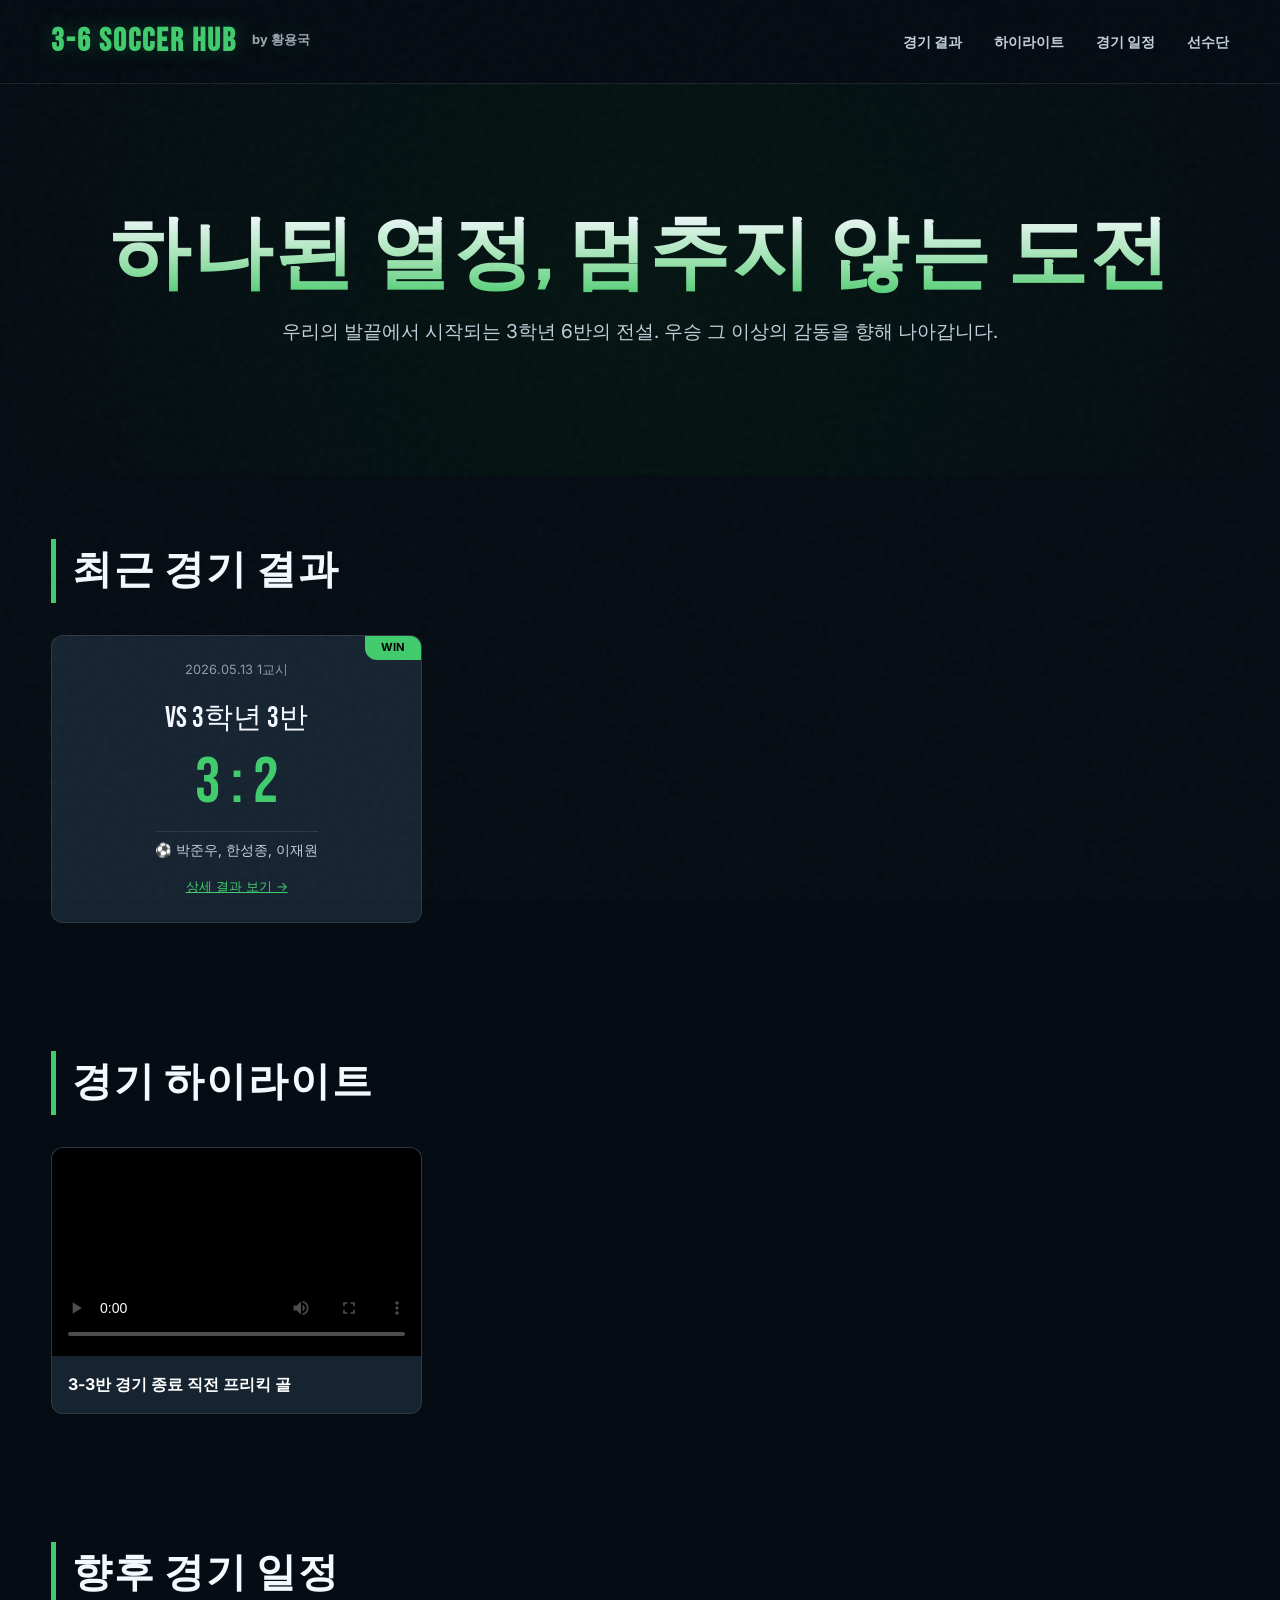
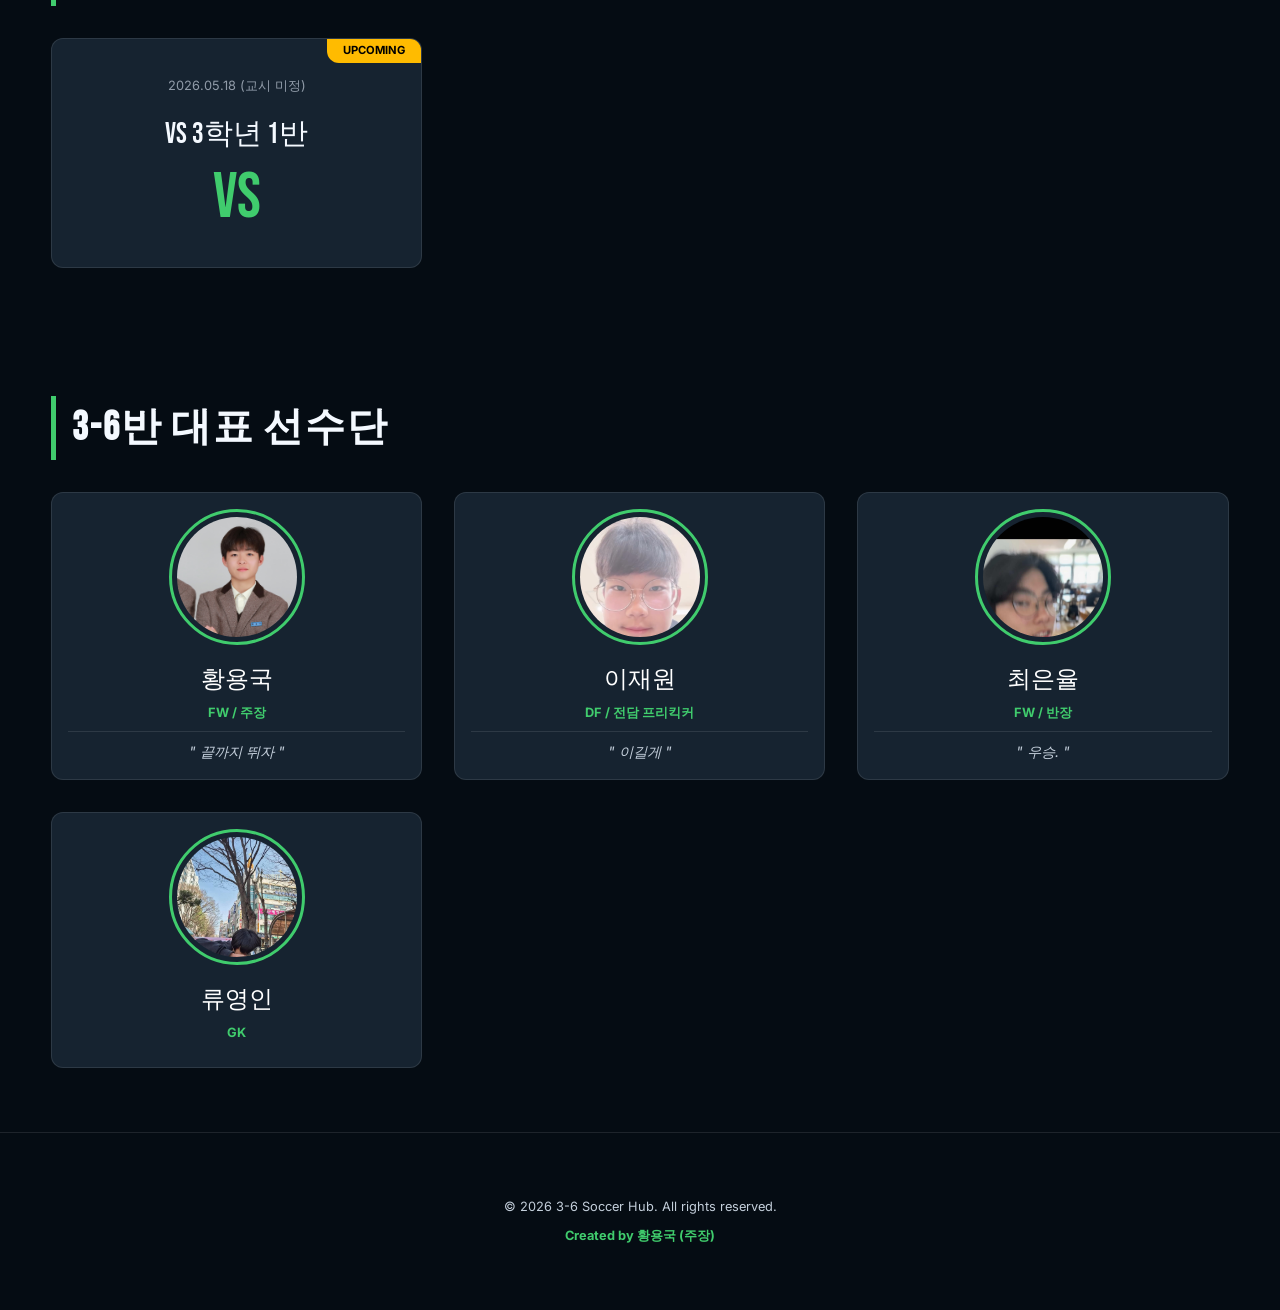
==== commit fad02e74: "feat: update player mottos for Choi Eun-yul and Ryu Young-in" ====
--- a/index.html
+++ b/index.html
@@ -88,13 +88,14 @@
         <soccer-player-card 
           name="최은율" 
           position="FW / 반장" 
-          image="assets/images/player-choi.jpg">
+          image="assets/images/player-choi.jpg"
+          motto="우승.">
         </soccer-player-card>
         <soccer-player-card 
           name="류영인" 
           position="GK" 
           image="assets/images/player-ryu.jpg"
-          motto="막을게">
+          motto="">
         </soccer-player-card>
       </div>
     </section>
